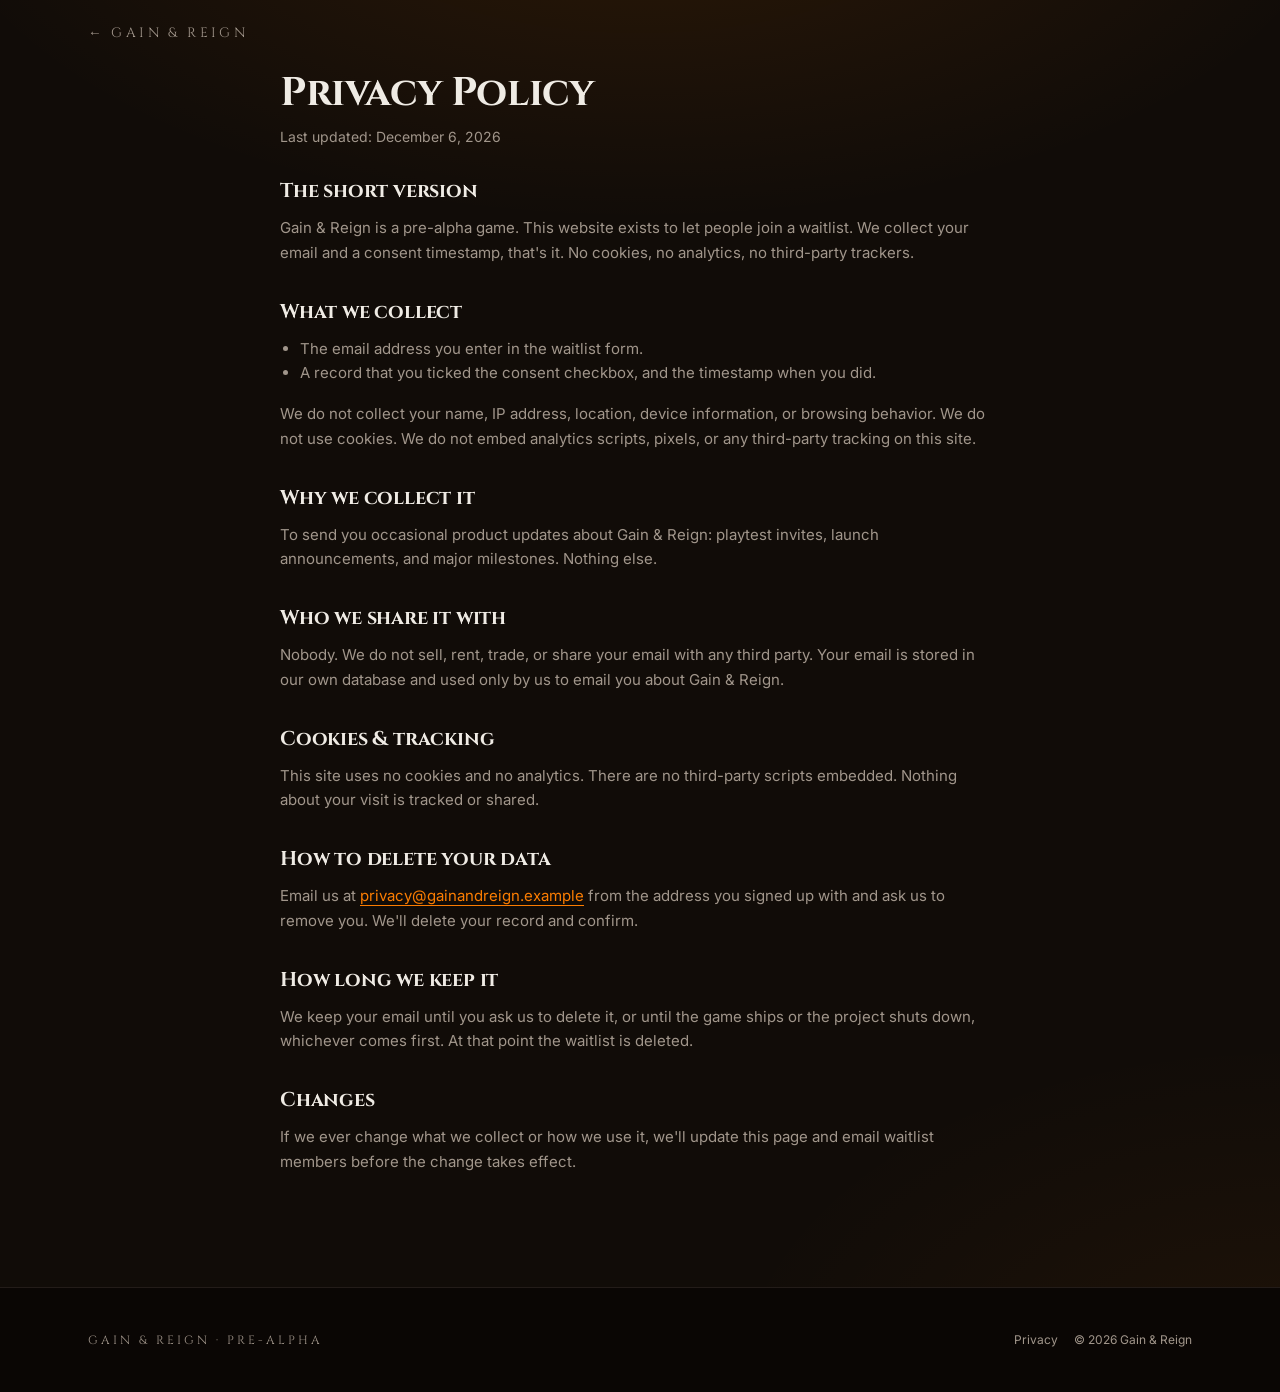
==== privacy.html @ 77d2a7d7 "Move site files to repo root for GitHub Pages" ====
<!DOCTYPE html>
<html lang="en">
<head>
<meta charset="UTF-8" />
<meta name="viewport" content="width=device-width, initial-scale=1.0" />
<title>Privacy Policy · Gain & Reign</title>
<meta name="description" content="How Gain & Reign handles your email on the pre-alpha waitlist. No tracking, no analytics, no third parties." />
<meta name="robots" content="index,follow" />
<link rel="stylesheet" href="css/styles.css?v=15" />
</head>
<body>

<header class="wrap privacy-header">
  <a href="index.html" class="back-link">← Gain &amp; Reign</a>
</header>

<main class="wrap wrap-narrow privacy-main" style="padding-bottom:5rem">
  <h1>Privacy Policy</h1>
  <p id="privacy-updated" class="privacy-updated"></p>

  <div class="privacy-body">

    <div class="privacy-section">
      <h2>The short version</h2>
      <p>Gain &amp; Reign is a pre-alpha game. This website exists to let people join a waitlist. We collect your email and a consent timestamp, that's it. No cookies, no analytics, no third-party trackers.</p>
    </div>

    <div class="privacy-section">
      <h2>What we collect</h2>
      <ul>
        <li>The email address you enter in the waitlist form.</li>
        <li>A record that you ticked the consent checkbox, and the timestamp when you did.</li>
      </ul>
      <p>We do not collect your name, IP address, location, device information, or browsing behavior. We do not use cookies. We do not embed analytics scripts, pixels, or any third-party tracking on this site.</p>
    </div>

    <div class="privacy-section">
      <h2>Why we collect it</h2>
      <p>To send you occasional product updates about Gain &amp; Reign: playtest invites, launch announcements, and major milestones. Nothing else.</p>
    </div>

    <div class="privacy-section">
      <h2>Who we share it with</h2>
      <p>Nobody. We do not sell, rent, trade, or share your email with any third party. Your email is stored in our own database and used only by us to email you about Gain &amp; Reign.</p>
    </div>

    <div class="privacy-section">
      <h2>Cookies &amp; tracking</h2>
      <p>This site uses no cookies and no analytics. There are no third-party scripts embedded. Nothing about your visit is tracked or shared.</p>
    </div>

    <div class="privacy-section">
      <h2>How to delete your data</h2>
      <p>Email us at <a href="mailto:privacy@gainandreign.example">privacy@gainandreign.example</a> from the address you signed up with and ask us to remove you. We'll delete your record and confirm.</p>
    </div>

    <div class="privacy-section">
      <h2>How long we keep it</h2>
      <p>We keep your email until you ask us to delete it, or until the game ships or the project shuts down, whichever comes first. At that point the waitlist is deleted.</p>
    </div>

    <div class="privacy-section">
      <h2>Changes</h2>
      <p>If we ever change what we collect or how we use it, we'll update this page and email waitlist members before the change takes effect.</p>
    </div>

  </div>
</main>

<footer>
  <div class="wrap">
    <p class="foot-brand">Gain &amp; Reign · Pre-Alpha</p>
    <div class="foot-links">
      <a href="privacy.html">Privacy</a>
      <span id="foot-year">© Gain &amp; Reign</span>
    </div>
  </div>
</footer>

<script>
  document.getElementById("foot-year").textContent = "© " + new Date().getFullYear() + " Gain & Reign";
  document.getElementById("privacy-updated").textContent = "Last updated: " + new Date().toLocaleDateString("en-US", { year: "numeric", month: "long", day: "numeric" });
</script>
</body>
</html>
---- css/styles.css ----
/* RPGym design system — dark, gritty-but-energetic fantasy-fitness aesthetic.
   Single accent color: molten ember. All tokens defined below as CSS
   variables — edit values here to re-skin the whole site. No build step,
   no framework: plain HTML/CSS/JS so it can be hosted anywhere for free. */

@import url("https://fonts.googleapis.com/css2?family=Cinzel:wght@500;600;700&family=Inter:wght@400;500;600&display=swap");

:root {
  --radius: 0.5rem;

  --background: oklch(0.16 0.012 60);
  --foreground: oklch(0.94 0.01 80);

  --card: oklch(0.20 0.014 55);
  --border: oklch(0.30 0.015 55);
  --input: oklch(0.24 0.012 60);

  --ember: oklch(0.72 0.19 55);
  --ember-glow: oklch(0.82 0.17 65);

  --muted-foreground: oklch(0.68 0.02 70);
  --destructive: oklch(0.60 0.22 25);

  --font-display: "Cinzel", "Georgia", serif;
  --font-sans: "Inter", ui-sans-serif, system-ui, sans-serif;
}

* {
  box-sizing: border-box;
  border-color: var(--border);
}

html,
body {
  margin: 0;
  padding: 0;
  background-color: var(--background);
  color: var(--foreground);
  font-family: var(--font-sans);
  -webkit-font-smoothing: antialiased;
}

/* One-screen-per-page app-like experience, modeled directly on the
   reference (nitais-brand-vault.base44.app): the page is NOT scrolled
   natively at all. #pager is a fixed 100vh viewport with overflow
   hidden; #pager-track holds every .page stacked normally and is moved
   with `transform: translateY()` by js/paginate.js. Each wheel/keyboard/
   touch gesture (or dot click) shifts the track by exactly one page.
   This was a deliberate rebuild away from native scroll + scroll-snap,
   which felt "fluent"/continuous no matter how it was tuned — moving
   the interaction fully into JS + transform gives the crisp, discrete
   "page skip" feel that native scroll physics couldn't. */
#pager {
  position: relative;
  height: 100vh;
  height: 100svh;
  overflow: hidden;
}

#pager-track {
  will-change: transform;
  transition: transform 0.8s cubic-bezier(0.45, 0, 0.2, 1);
}

@media (prefers-reduced-motion: reduce) {
  #pager-track {
    transition: none;
  }
}

.page {
  height: 100vh;
  height: 100svh;
  width: 100%;
  box-sizing: border-box;
  display: flex;
  flex-direction: column;
  justify-content: center;
  padding-top: 4.5rem;
  padding-bottom: 1.5rem;
  overflow-y: auto;
}

/* Right-hand click-to-jump dot navigation, matching the reference. */
#pager-dots {
  position: fixed;
  right: 1.25rem;
  top: 50%;
  transform: translateY(-50%);
  display: flex;
  flex-direction: column;
  gap: 0.55rem;
  z-index: 60;
}

.pager-dot {
  width: 0.5rem;
  height: 0.5rem;
  border-radius: 999px;
  border: none;
  padding: 0;
  cursor: pointer;
  background: color-mix(in oklab, var(--foreground) 25%, transparent);
  transition: height 0.25s ease, background-color 0.25s ease;
}

.pager-dot:hover {
  background: color-mix(in oklab, var(--foreground) 45%, transparent);
}

.pager-dot.active {
  height: 1.5rem;
  background: var(--ember);
}

/* On shorter screens, tighten things up so a whole page still fits
   without needing its own internal scroll. */
@media (max-height: 760px) {
  .page {
    padding-top: 3.75rem;
    padding-bottom: 1rem;
  }

  .section-head {
    margin-bottom: 1.25rem;
  }

  .card {
    padding: 0.75rem;
  }
}

/* Fade + rise reveal for content inside each panel, triggered by
   js/scroll-effects.js as sections enter the viewport. */
[data-animate] {
  opacity: 0;
  transform: translateY(28px);
  transition: opacity 0.7s ease, transform 0.7s ease;
}

[data-animate].is-visible {
  opacity: 1;
  transform: translateY(0);
}

@media (prefers-reduced-motion: reduce) {
  [data-animate] {
    opacity: 1;
    transform: none;
    transition: none;
  }
}

body {
  background-image: radial-gradient(
      1200px 600px at 50% -10%,
      color-mix(in oklab, var(--ember) 12%, transparent),
      transparent 60%
    ),
    radial-gradient(
      800px 500px at 100% 100%,
      color-mix(in oklab, var(--ember) 6%, transparent),
      transparent 70%
    );
}

h1,
h2,
h3 {
  font-family: var(--font-display);
  letter-spacing: -0.01em;
  margin: 0;
}

a {
  color: inherit;
  text-decoration: none;
}

.wrap {
  max-width: 72rem;
  margin: 0 auto;
  padding-left: 1.5rem;
  padding-right: 1.5rem;
}

.wrap-narrow {
  max-width: 48rem;
}

.wrap-signup {
  max-width: 50rem;
}

/* ---------- nav ---------- */
.nav {
  display: flex;
  align-items: center;
  justify-content: space-between;
  padding-top: 0.85rem;
  padding-bottom: 0.85rem;
}

.nav-fixed {
  position: fixed;
  top: 0;
  left: 0;
  right: 0;
  z-index: 50;
  background: color-mix(in oklab, var(--background) 88%, transparent);
  backdrop-filter: blur(10px);
  -webkit-backdrop-filter: blur(10px);
  border-bottom: 1px solid color-mix(in oklab, var(--border) 60%, transparent);
}

.brand {
  display: flex;
  align-items: center;
  gap: 0.5rem;
}

.brand-mark {
  display: flex;
  align-items: center;
  justify-content: center;
  height: 2rem;
  width: 2rem;
  border-radius: 0.25rem;
  border: 1px solid color-mix(in oklab, var(--ember) 50%, transparent);
  background: var(--card);
}

.brand-mark svg {
  width: 1rem;
  height: 1rem;
  color: var(--ember);
}

.brand-name {
  font-family: var(--font-display);
  font-size: 1.125rem;
  letter-spacing: 0.15em;
}

.brand-tagline {
  font-family: var(--font-display);
  font-size: 1.125rem;
  letter-spacing: 0.15em;
  color: var(--ember);
  padding-left: 0.5rem;
  border-left: 1px solid color-mix(in oklab, var(--ember) 35%, transparent);
}

@media (max-width: 720px) {
  .brand-tagline {
    display: none;
  }
}

/* ---------- buttons ---------- */
.btn {
  display: inline-flex;
  align-items: center;
  justify-content: center;
  gap: 0.5rem;
  border-radius: 0.375rem;
  font-family: var(--font-display);
  text-transform: uppercase;
  letter-spacing: 0.1em;
  font-size: 0.8rem;
  cursor: pointer;
  border: 1px solid transparent;
  transition: background-color 0.15s, color 0.15s, border-color 0.15s;
}

.btn-primary {
  height: 3rem;
  padding: 0 1.75rem;
  background: var(--ember);
  color: oklch(0.16 0.02 55);
  font-weight: 700;
  box-shadow: 0 0 0 1px color-mix(in oklab, var(--ember) 40%, transparent),
    0 10px 40px -10px color-mix(in oklab, var(--ember) 45%, transparent);
}

.btn-primary:hover {
  background: var(--ember-glow);
}

.btn-ghost {
  height: 3rem;
  padding: 0 1.5rem;
  background: transparent;
  color: var(--muted-foreground);
}

.btn-ghost:hover {
  color: var(--ember);
}

.btn-outline {
  height: 2.25rem;
  padding: 0 1rem;
  background: transparent;
  border-color: color-mix(in oklab, var(--ember) 40%, transparent);
  font-size: 0.75rem;
  color: var(--foreground);
}

.btn-outline:hover {
  background: color-mix(in oklab, var(--ember) 10%, transparent);
  color: var(--ember);
}

.btn-submit {
  height: 2.75rem;
  width: 100%;
  background: var(--ember);
  color: oklch(0.16 0.02 55);
}

.btn-submit:hover {
  background: var(--ember-glow);
}

.btn-submit:disabled {
  opacity: 0.6;
  cursor: not-allowed;
}

/* ---------- badge ---------- */
.badge {
  display: inline-flex;
  align-items: center;
  gap: 0.5rem;
  border-radius: 999px;
  border: 1px solid color-mix(in oklab, var(--ember) 40%, transparent);
  background: color-mix(in oklab, var(--ember) 5%, transparent);
  padding: 0.25rem 0.75rem;
  font-size: 0.75rem;
  font-weight: 500;
  text-transform: uppercase;
  letter-spacing: 0.1em;
  color: var(--ember);
}

.badge svg {
  width: 0.75rem;
  height: 0.75rem;
}

.badge-dot {
  height: 0.375rem;
  width: 0.375rem;
  border-radius: 999px;
  background: var(--ember);
  animation: pulse 2s ease-in-out infinite;
}

@keyframes pulse {
  0%, 100% { opacity: 1; }
  50% { opacity: 0.4; }
}

/* ---------- hero ---------- */
.hero {
  display: grid;
  gap: 2.5rem;
}

@media (min-width: 768px) {
  .hero {
    grid-template-columns: 1fr 1fr;
  }
}

.hero-copy {
  display: flex;
  flex-direction: column;
  justify-content: center;
}

.hero h1 {
  font-size: 2.5rem;
  line-height: 1.05;
}

@media (min-width: 640px) {
  .hero h1 { font-size: 3rem; }
}

@media (min-width: 768px) {
  .hero h1 { font-size: 3.75rem; }
}

.hero h1 .accent {
  color: var(--ember);
}

.hero p.lead {
  margin-top: 1.25rem;
  max-width: 38rem;
  font-size: 1rem;
  line-height: 1.6;
  color: var(--muted-foreground);
  text-wrap: pretty;
}

.hero-actions {
  margin-top: 2rem;
  display: flex;
  flex-wrap: wrap;
  gap: 0.75rem;
}

.badge-hero {
  margin-bottom: 1.5rem;
  width: fit-content;
}

/* ---------- placeholder blocks ---------- */
.placeholder {
  position: relative;
  overflow: hidden;
  border-radius: 0.5rem;
  border: 1px solid var(--border);
  background-color: var(--card);
  background-image: repeating-linear-gradient(
    45deg,
    color-mix(in oklab, var(--ember) 6%, transparent) 0 2px,
    transparent 2px 14px
  );
  display: flex;
  align-items: center;
  justify-content: center;
}

.placeholder-inset {
  position: absolute;
  inset: 0.5rem;
  border-radius: 0.375rem;
  border: 1px dashed color-mix(in oklab, var(--border) 80%, transparent);
}

.placeholder-content {
  position: relative;
  display: flex;
  flex-direction: column;
  align-items: center;
  gap: 0.5rem;
  padding: 1rem;
  text-align: center;
}

.placeholder-label {
  font-family: var(--font-display);
  font-size: 0.7rem;
  text-transform: uppercase;
  letter-spacing: 0.25em;
  color: var(--ember);
}

.placeholder-sub {
  font-size: 0.75rem;
  color: var(--muted-foreground);
}

.placeholder-corner {
  position: absolute;
  width: 0.75rem;
  height: 0.75rem;
  color: color-mix(in oklab, var(--ember) 70%, transparent);
}

.aspect-45 { aspect-ratio: 4 / 5; }
.aspect-video { aspect-ratio: 16 / 9; }
.aspect-34 { aspect-ratio: 4 / 3; }

.hero-art {
  width: 100%;
  max-width: 30rem;
  height: min(78vh, 40rem);
  align-self: center;
  margin: 0 auto;
}

.hero-art .placeholder {
  width: 100%;
  height: 100%;
  aspect-ratio: auto;
}

/* ---------- sections ---------- */
/* Note: vertical spacing for .page sections is fully controlled by
   .page itself (see #pager rules above) so every page stays exactly
   one viewport tall — no generic section padding here to stack with it. */

.eyebrow {
  margin-bottom: 0.5rem;
  font-size: 0.75rem;
  text-transform: uppercase;
  letter-spacing: 0.3em;
  color: var(--ember);
}

.section-head {
  text-align: center;
  margin-bottom: 2.25rem;
}

.section-head h2 {
  font-size: 1.875rem;
}

@media (min-width: 640px) {
  .section-head h2 { font-size: 2.25rem; }
}

.section-sub {
  margin: 0.75rem auto 0;
  max-width: 32rem;
  font-size: 0.875rem;
  color: var(--muted-foreground);
  text-wrap: pretty;
}

#signup .section-sub {
  max-width: 40rem;
}

/* mission */
.mission {
  text-align: center;
}

.mission h2 {
  font-size: 1.5rem;
  line-height: 1.35;
}

@media (min-width: 640px) {
  .mission h2 { font-size: 1.875rem; }
}

@media (min-width: 768px) {
  .mission h2 { font-size: 2.25rem; }
}

.mission p {
  margin-top: 1.25rem;
  font-size: 1rem;
  line-height: 1.6;
  color: var(--muted-foreground);
}

/* Card rows: a fixed-column-count grid rather than a wrapping one.
   Since each .page must fit exactly one viewport height (see #pager
   above), letting cards wrap into extra rows would make the page
   taller than the screen. Columns just get narrower instead of
   wrapping, so the page height never changes with window width. */
.grid-row {
  display: grid;
  gap: 1rem;
}

.grid-row-5 {
  grid-template-columns: repeat(5, 1fr);
}

.grid-row-3 {
  grid-template-columns: repeat(3, 1fr);
  max-width: 50rem;
  margin: 0 auto;
  align-items: stretch;
}

.grid-row-3 .card {
  height: 100%;
  /* Without this, CSS Grid's default min-width:auto lets unwrappable
     content (the nowrap card-stats line) set a hard floor on that
     column's width, so a longer stat line (Rogue's) silently makes its
     column wider than the other two even though the track is 1fr. */
  min-width: 0;
}

/* Fixed (not min-) heights for every row above the body copy, so the
   body's start position lines up pixel-for-pixel across all 3 cards no
   matter how many lines the body text itself wraps to. Class names are
   always a single word here, so a smaller fixed title-row height (vs.
   the how-section's 2-line allowance) is safe. */
.grid-row-3 .card-title-row {
  height: 1.75rem;
  min-height: 0;
  align-items: center;
  margin-bottom: 0.5rem;
}

.grid-row-3 .card-stats {
  height: 1.1rem;
  min-height: 0;
  margin-bottom: 0.6rem;
}

/* The placeholder's aspect-ratio only holds as a *preference* — if the
   "[ X Portrait ]" label text needs more room than that ratio implies
   at a given card width, the box was quietly growing taller than the
   other two cards (this was the actual cause of the misalignment, not
   the rows below it). A fixed height removes any content dependency. */
.grid-row-3 .placeholder {
  aspect-ratio: auto;
  height: 10rem;
}

/* Below a certain width, columns get too narrow to read comfortably —
   fall back to fewer columns and let that one page scroll internally
   rather than reintroducing horizontal scroll. */
@media (max-width: 700px) {
  .grid-row-5 {
    grid-template-columns: repeat(2, 1fr);
  }

  .grid-row-3 {
    grid-template-columns: 1fr;
  }

  .flow-safe {
    overflow-y: auto;
  }
}

.card {
  display: flex;
  flex-direction: column;
  border-radius: 0.5rem;
  border: 1px solid var(--border);
  background: color-mix(in oklab, var(--card) 60%, transparent);
  padding: 1rem;
  transition: border-color 0.15s;
}

.card:hover {
  border-color: color-mix(in oklab, var(--ember) 40%, transparent);
}

.card .placeholder {
  margin-bottom: 0.75rem;
}

.card-num {
  margin-top: auto;
  padding-top: 1rem;
  text-align: center;
  font-size: 0.7rem;
  font-weight: 500;
  text-transform: uppercase;
  letter-spacing: 0.2em;
  color: color-mix(in oklab, var(--ember) 70%, transparent);
}

.card-title-row {
  margin-bottom: 0.35rem;
  display: flex;
  align-items: flex-start;
  gap: 0.5rem;
  min-height: 3.1rem;
}

.card-title-row svg {
  width: 1rem;
  height: 1rem;
  margin-top: 0.2rem;
  color: var(--ember);
  flex-shrink: 0;
}

.card-title-row h3 {
  font-size: 1rem;
  line-height: 1.3;
  text-transform: uppercase;
  letter-spacing: 0.05em;
}

.card p.body {
  font-size: 0.875rem;
  line-height: 1.6;
  color: var(--muted-foreground);
}

.card-stats .stat-token {
  color: var(--foreground);
}

.card-stats {
  display: block;
  width: 100%;
  min-height: 1rem;
  margin-bottom: 0.5rem;
  font-size: 0.68rem;
  font-weight: 500;
  text-transform: uppercase;
  letter-spacing: normal;
  color: color-mix(in oklab, var(--ember) 70%, transparent);
  white-space: nowrap;
  text-align: justify;
  text-align-last: justify;
  text-justify: inter-word;
  overflow: hidden;
}

/* banner */
.banner {
  border-top: 1px solid color-mix(in oklab, var(--border) 60%, transparent);
  border-bottom: 1px solid color-mix(in oklab, var(--border) 60%, transparent);
  background: color-mix(in oklab, var(--card) 30%, transparent);
  text-align: center;
}

.banner h2 {
  font-size: 1.875rem;
}

.accent-underline {
  color: var(--ember);
  text-decoration: underline;
  text-underline-offset: 4px;
}

@media (min-width: 640px) {
  .banner h2 { font-size: 2.25rem; }
}

@media (min-width: 768px) {
  .banner h2 { font-size: 3rem; }
}

.banner p {
  margin: 1rem auto 0;
  max-width: 36rem;
  font-size: 0.875rem;
  line-height: 1.6;
  color: var(--muted-foreground);
}

@media (min-width: 640px) {
  .banner p { font-size: 1rem; }
}

/* status strip */
.status-strip {
  border-top: 1px solid color-mix(in oklab, var(--border) 60%, transparent);
  border-bottom: 1px solid color-mix(in oklab, var(--border) 60%, transparent);
  background: color-mix(in oklab, var(--card) 30%, transparent);
  padding-top: 2.5rem;
  padding-bottom: 2.5rem;
}

.status-strip .wrap {
  display: flex;
  flex-direction: column;
  align-items: center;
  gap: 0.75rem;
  text-align: center;
}

.status-strip p {
  max-width: 36rem;
  font-size: 0.875rem;
  color: var(--muted-foreground);
}

/* signup */
.signup-box {
  border-radius: 0.75rem;
  border: 1px solid var(--border);
  background: var(--card);
  padding: 1.5rem;
}

@media (min-width: 640px) {
  .signup-box { padding: 2rem; }
}

.field {
  margin-bottom: 1rem;
}

.field label {
  display: block;
  margin-bottom: 0.5rem;
  font-size: 0.875rem;
  color: var(--muted-foreground);
}

.field input[type="email"] {
  width: 100%;
  height: 2.75rem;
  border-radius: 0.375rem;
  border: 1px solid var(--border);
  background: var(--input);
  color: var(--foreground);
  padding: 0 0.75rem;
  font-size: 0.9rem;
  font-family: var(--font-sans);
}

.field input[type="email"]:focus {
  outline: 2px solid color-mix(in oklab, var(--ember) 50%, transparent);
  outline-offset: 1px;
}

.consent-row {
  display: flex;
  align-items: flex-start;
  gap: 0.75rem;
  margin-bottom: 1rem;
}

.consent-row input[type="checkbox"] {
  margin-top: 0.15rem;
  width: 1.05rem;
  height: 1.05rem;
  accent-color: var(--ember);
  flex-shrink: 0;
}

.consent-row label {
  font-size: 0.875rem;
  line-height: 1.4;
  color: var(--muted-foreground);
}

.form-error {
  margin-bottom: 1rem;
  font-size: 0.875rem;
  color: var(--destructive);
}

.form-note {
  margin-top: 1rem;
  font-size: 0.6875rem;
  line-height: 1.6;
  color: var(--muted-foreground);
  text-wrap: pretty;
}

.success-box {
  display: flex;
  align-items: flex-start;
  gap: 0.75rem;
  border-radius: 0.5rem;
  border: 1px solid color-mix(in oklab, var(--ember) 40%, transparent);
  background: var(--card);
  padding: 1.5rem;
  box-shadow: 0 0 0 1px color-mix(in oklab, var(--ember) 40%, transparent),
    0 10px 40px -10px color-mix(in oklab, var(--ember) 45%, transparent);
}

.success-box svg {
  width: 1.5rem;
  height: 1.5rem;
  color: var(--ember);
  flex-shrink: 0;
  margin-top: 0.15rem;
}

.success-box h3 {
  font-size: 1.125rem;
}

.success-box p {
  margin-top: 0.25rem;
  font-size: 0.875rem;
  color: var(--muted-foreground);
}

.hidden { display: none !important; }

/* condensed trailing line on the signup page — replaces the separate
   status-strip + footer sections so the whole page still fits one
   viewport, per the "everything below the wishlist" request. */
.page-foot {
  margin-top: 1.25rem;
  display: flex;
  flex-wrap: wrap;
  justify-content: center;
  align-items: baseline;
  row-gap: 0.35rem;
  column-gap: 0.6rem;
  text-align: center;
  font-size: 0.75rem;
  line-height: 1.5;
  color: var(--muted-foreground);
}

.page-foot-status {
  white-space: normal;
}

.page-foot a {
  color: var(--ember);
  text-decoration: underline;
  text-underline-offset: 3px;
  white-space: nowrap;
}

.page-foot #foot-year {
  white-space: nowrap;
}

.badge-dot-inline {
  display: inline-block;
  height: 0.375rem;
  width: 0.375rem;
  margin-right: 0.4rem;
  border-radius: 999px;
  background: var(--ember);
  vertical-align: middle;
}

/* footer */
footer {
  border-top: 1px solid color-mix(in oklab, var(--border) 60%, transparent);
  background: color-mix(in oklab, var(--background) 80%, black);
}

footer .wrap {
  display: flex;
  flex-direction: column;
  align-items: center;
  justify-content: space-between;
  gap: 0.75rem;
  padding-top: 2rem;
  padding-bottom: 2rem;
  font-size: 0.75rem;
  color: var(--muted-foreground);
}

@media (min-width: 640px) {
  footer .wrap { flex-direction: row; }
}

footer .foot-brand {
  font-family: var(--font-display);
  text-transform: uppercase;
  letter-spacing: 0.25em;
}

footer .foot-links {
  display: flex;
  align-items: center;
  gap: 1rem;
}

footer a:hover {
  color: var(--ember);
}

/* privacy page */
.privacy-header {
  display: flex;
  align-items: center;
  justify-content: space-between;
  padding-top: 1.5rem;
  padding-bottom: 1.5rem;
}

.back-link {
  font-family: var(--font-display);
  font-size: 0.85rem;
  text-transform: uppercase;
  letter-spacing: 0.25em;
  color: var(--muted-foreground);
}

.back-link:hover {
  color: var(--ember);
}

.privacy-main h1 {
  font-size: 2.5rem;
}

.privacy-updated {
  margin-top: 0.5rem;
  font-size: 0.875rem;
  color: var(--muted-foreground);
}

.privacy-body {
  margin-top: 2rem;
}

.privacy-section {
  margin-bottom: 2rem;
}

.privacy-section h2 {
  font-size: 1.25rem;
}

.privacy-section p,
.privacy-section li {
  font-size: 0.9375rem;
  line-height: 1.65;
  color: var(--muted-foreground);
}

.privacy-section p {
  margin-top: 0.75rem;
}

.privacy-section ul {
  margin-top: 0.75rem;
  padding-left: 1.25rem;
}

.privacy-section a {
  color: var(--ember);
  text-decoration: underline;
  text-underline-offset: 4px;
}
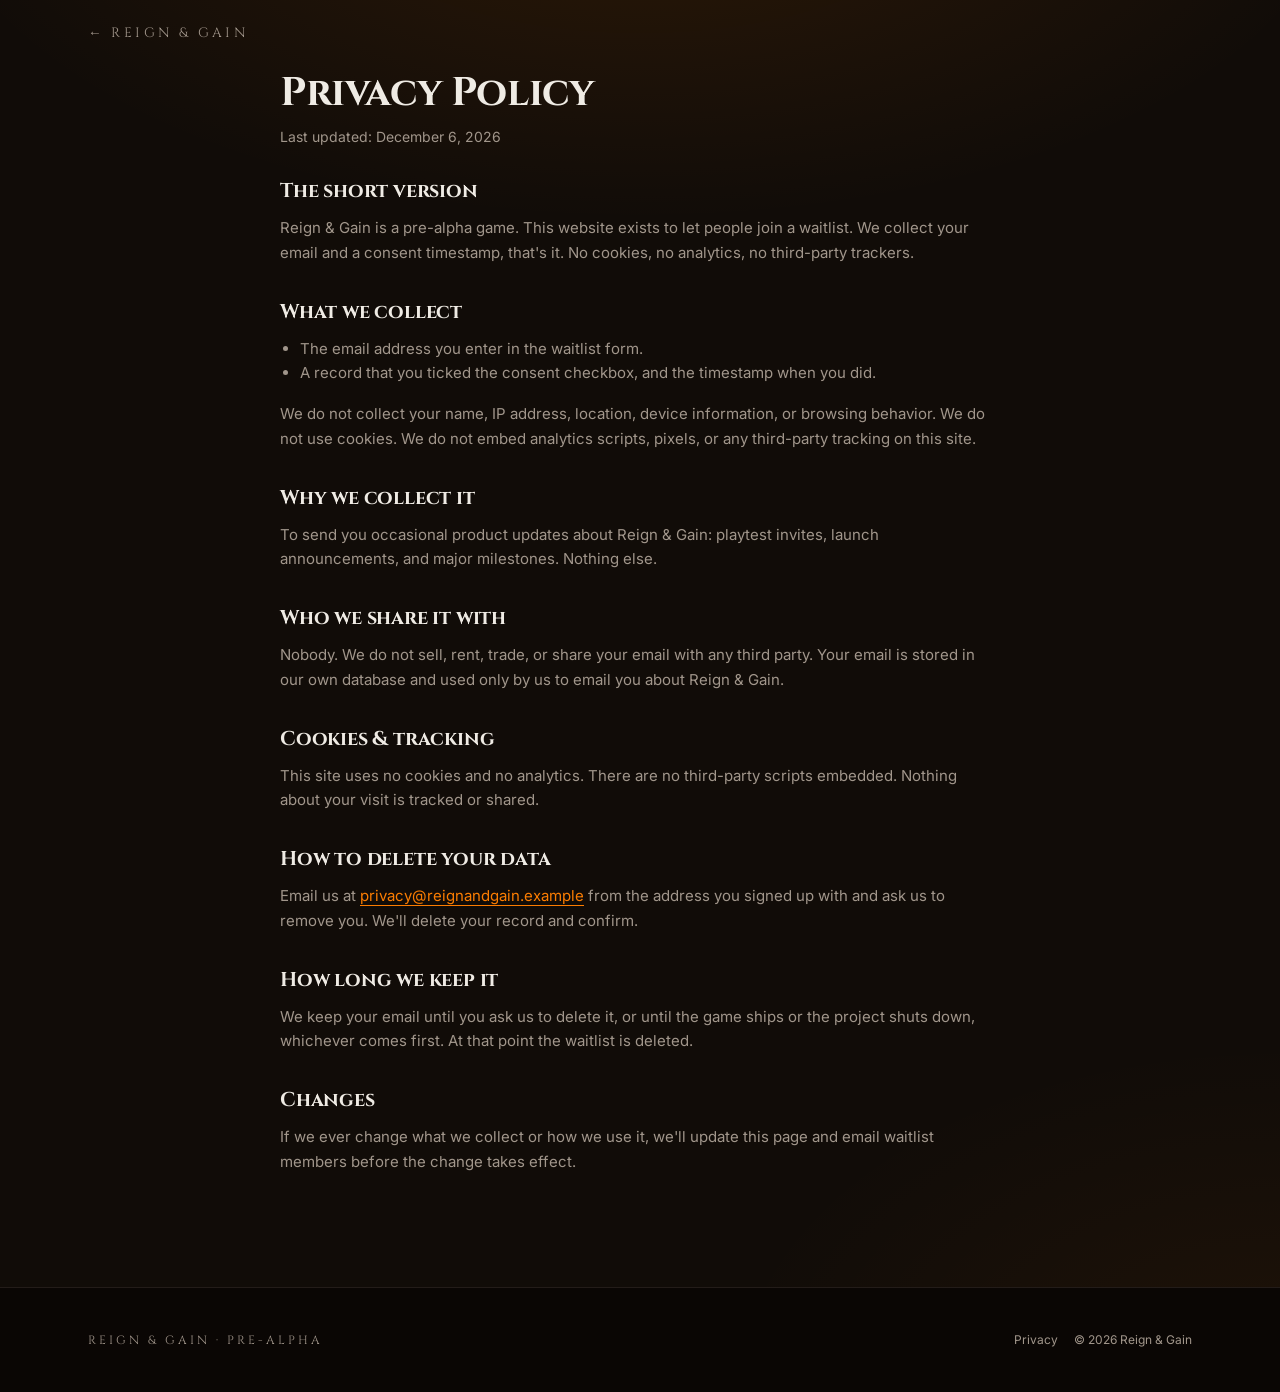
==== commit 7657e55d: "Rename game to Reign & Gain" ====
--- a/privacy.html
+++ b/privacy.html
@@ -3,15 +3,15 @@
 <head>
 <meta charset="UTF-8" />
 <meta name="viewport" content="width=device-width, initial-scale=1.0" />
-<title>Privacy Policy · Gain & Reign</title>
-<meta name="description" content="How Gain & Reign handles your email on the pre-alpha waitlist. No tracking, no analytics, no third parties." />
+<title>Privacy Policy · Reign & Gain</title>
+<meta name="description" content="How Reign & Gain handles your email on the pre-alpha waitlist. No tracking, no analytics, no third parties." />
 <meta name="robots" content="index,follow" />
-<link rel="stylesheet" href="css/styles.css?v=15" />
+<link rel="stylesheet" href="css/styles.css?v=18" />
 </head>
 <body>
 
 <header class="wrap privacy-header">
-  <a href="index.html" class="back-link">← Gain &amp; Reign</a>
+  <a href="index.html" class="back-link">← Reign &amp; Gain</a>
 </header>
 
 <main class="wrap wrap-narrow privacy-main" style="padding-bottom:5rem">
@@ -22,7 +22,7 @@
 
     <div class="privacy-section">
       <h2>The short version</h2>
-      <p>Gain &amp; Reign is a pre-alpha game. This website exists to let people join a waitlist. We collect your email and a consent timestamp, that's it. No cookies, no analytics, no third-party trackers.</p>
+      <p>Reign &amp; Gain is a pre-alpha game. This website exists to let people join a waitlist. We collect your email and a consent timestamp, that's it. No cookies, no analytics, no third-party trackers.</p>
     </div>
 
     <div class="privacy-section">
@@ -36,12 +36,12 @@
 
     <div class="privacy-section">
       <h2>Why we collect it</h2>
-      <p>To send you occasional product updates about Gain &amp; Reign: playtest invites, launch announcements, and major milestones. Nothing else.</p>
+      <p>To send you occasional product updates about Reign &amp; Gain: playtest invites, launch announcements, and major milestones. Nothing else.</p>
     </div>
 
     <div class="privacy-section">
       <h2>Who we share it with</h2>
-      <p>Nobody. We do not sell, rent, trade, or share your email with any third party. Your email is stored in our own database and used only by us to email you about Gain &amp; Reign.</p>
+      <p>Nobody. We do not sell, rent, trade, or share your email with any third party. Your email is stored in our own database and used only by us to email you about Reign &amp; Gain.</p>
     </div>
 
     <div class="privacy-section">
@@ -51,7 +51,7 @@
 
     <div class="privacy-section">
       <h2>How to delete your data</h2>
-      <p>Email us at <a href="mailto:privacy@gainandreign.example">privacy@gainandreign.example</a> from the address you signed up with and ask us to remove you. We'll delete your record and confirm.</p>
+      <p>Email us at <a href="mailto:privacy@reignandgain.example">privacy@reignandgain.example</a> from the address you signed up with and ask us to remove you. We'll delete your record and confirm.</p>
     </div>
 
     <div class="privacy-section">
@@ -69,16 +69,16 @@
 
 <footer>
   <div class="wrap">
-    <p class="foot-brand">Gain &amp; Reign · Pre-Alpha</p>
+    <p class="foot-brand">Reign &amp; Gain · Pre-Alpha</p>
     <div class="foot-links">
       <a href="privacy.html">Privacy</a>
-      <span id="foot-year">© Gain &amp; Reign</span>
+      <span id="foot-year">© Reign &amp; Gain</span>
     </div>
   </div>
 </footer>
 
 <script>
-  document.getElementById("foot-year").textContent = "© " + new Date().getFullYear() + " Gain & Reign";
+  document.getElementById("foot-year").textContent = "© " + new Date().getFullYear() + " Reign & Gain";
   document.getElementById("privacy-updated").textContent = "Last updated: " + new Date().toLocaleDateString("en-US", { year: "numeric", month: "long", day: "numeric" });
 </script>
 </body>
--- a/css/styles.css
+++ b/css/styles.css
@@ -626,6 +626,92 @@
   .flow-safe {
     overflow-y: auto;
   }
+}/* Below a certain width, a wrapping/stacked grid would make a card
+   page taller than one screen (the pager treats each page as exactly
+   one viewport). Instead, each row becomes a single-row horizontal
+   swipe carousel — one card's worth of height, any number of cards
+   wide — so every page still fits one mobile screen without needing
+   internal scroll (which is unreachable anyway: the pager's touch
+   handler treats any vertical drag as a page-change gesture). */
+@media (max-width: 700px) {
+     .grid-row-5,
+     .grid-row-3 {
+            display: flex;
+            grid-template-columns: none;
+            max-width: none;
+            overflow-x: auto;
+            overflow-y: visible;
+            margin: 0 -1.5rem;
+            padding: 0 1.5rem 0.5rem;
+            scroll-snap-type: x mandatory;
+            -webkit-overflow-scrolling: touch;
+     }
+
+     .grid-row-5 .card,
+     .grid-row-3 .card {
+            flex: 0 0 78%;
+            scroll-snap-align: start;
+     }
+
+     .flow-safe {
+            overflow-y: visible;
+     }
+
+     .hero {
+            gap: 1.25rem;
+            align-content: center;
+     }
+
+     .hero h1 {
+            font-size: 1.85rem;
+            line-height: 1.1;
+     }
+
+     .hero p.lead {
+            margin-top: 0.75rem;
+            font-size: 0.875rem;
+            line-height: 1.5;
+     }
+
+     .hero-actions {
+            margin-top: 1.25rem;
+            gap: 0.6rem;
+     }
+
+     .hero-actions .btn {
+            height: 2.5rem;
+            padding-left: 1.1rem;
+            padding-right: 1.1rem;
+            font-size: 0.68rem;
+     }
+
+     .hero-art {
+            max-width: 11rem;
+            height: min(18vh, 9rem);
+     }
+
+     .badge-hero {
+            margin-bottom: 1rem;
+     }
+
+     /* The dot nav is sized for desktop's roomier right margin; at mobile
+        widths the active dot's 1.5rem height reads as a fat bar sitting
+        right on top of card/button content near the edge. Shrinking both
+        the dots and their active-state size keeps the nav usable as a
+        progress indicator without stealing visual weight from the page. */
+     #pager-dots {
+            right: 0.6rem;
+            gap: 0.35rem;
+     }
+
+     .pager-dot {
+            width: 0.3rem;
+            height: 0.3rem;
+     }
+
+     .pager-dot.active {
+            height: 0.85rem;
+     }
 }
 
 .card {
